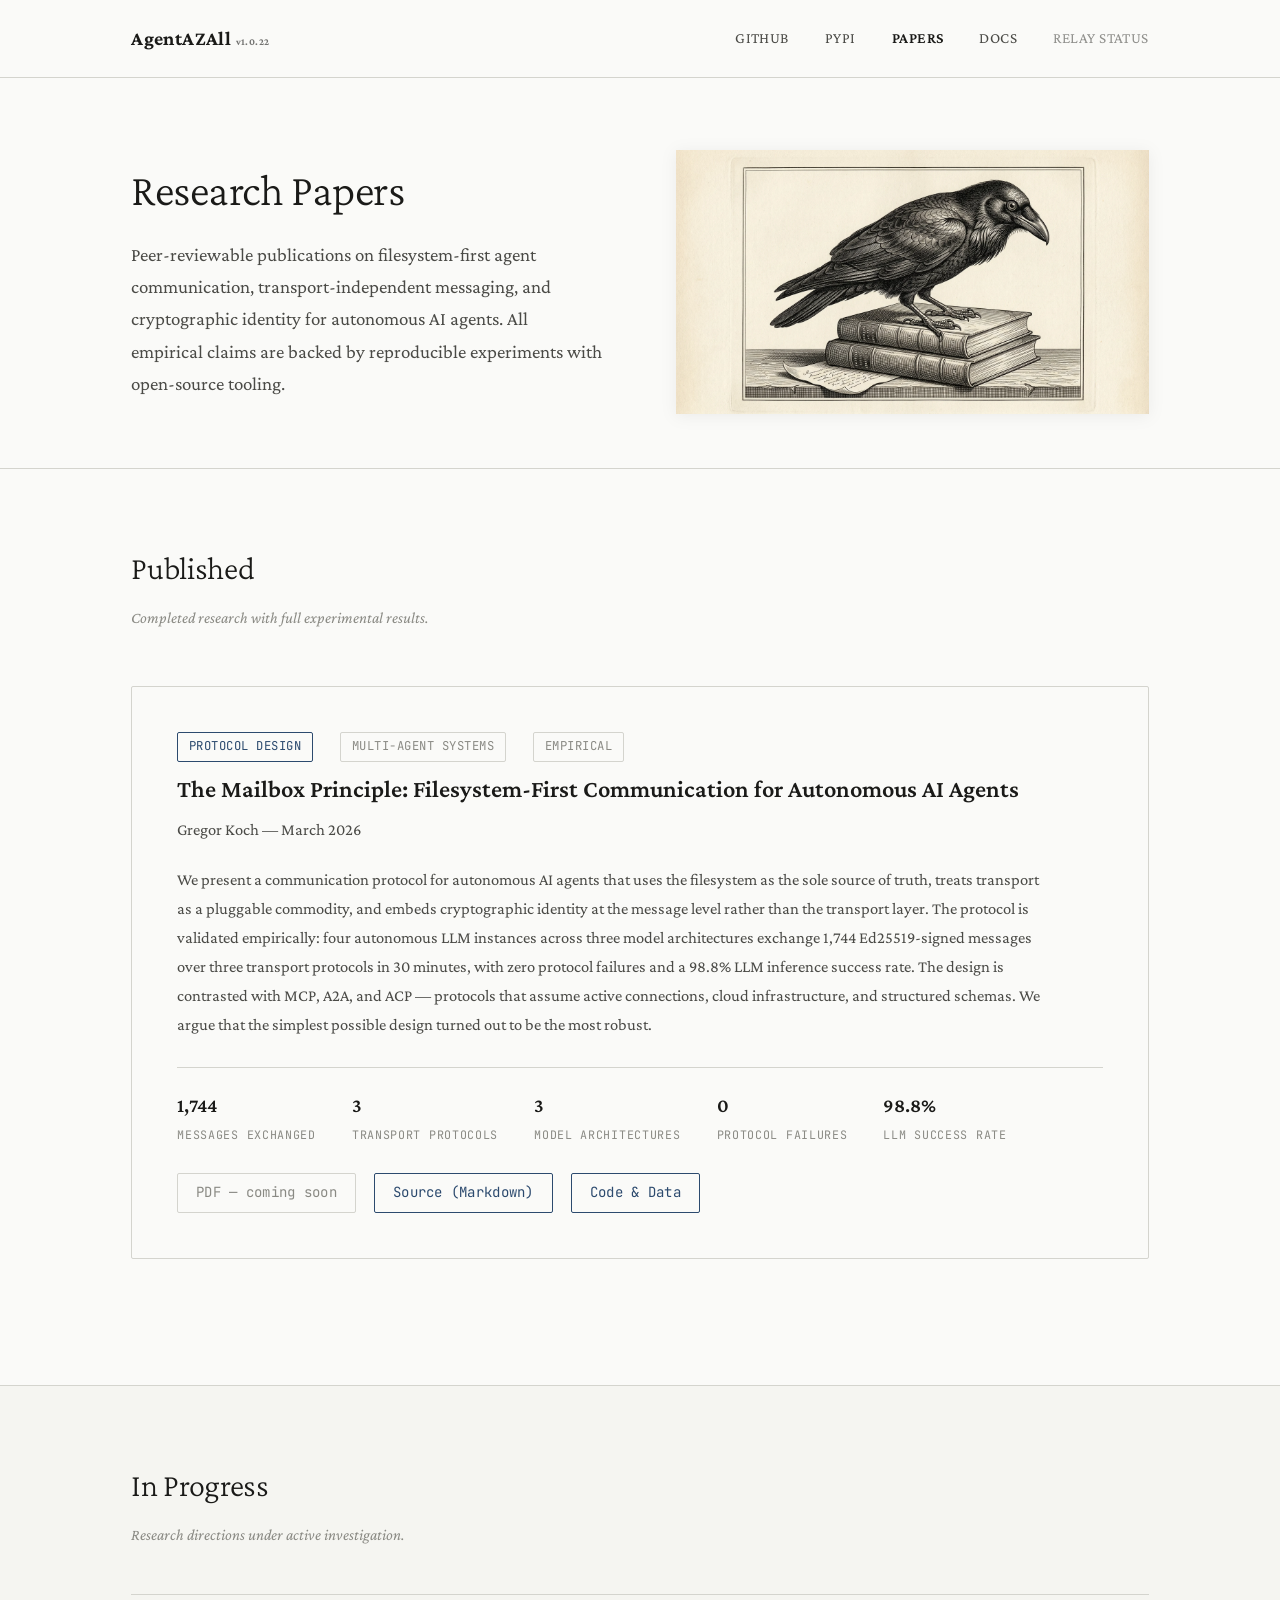
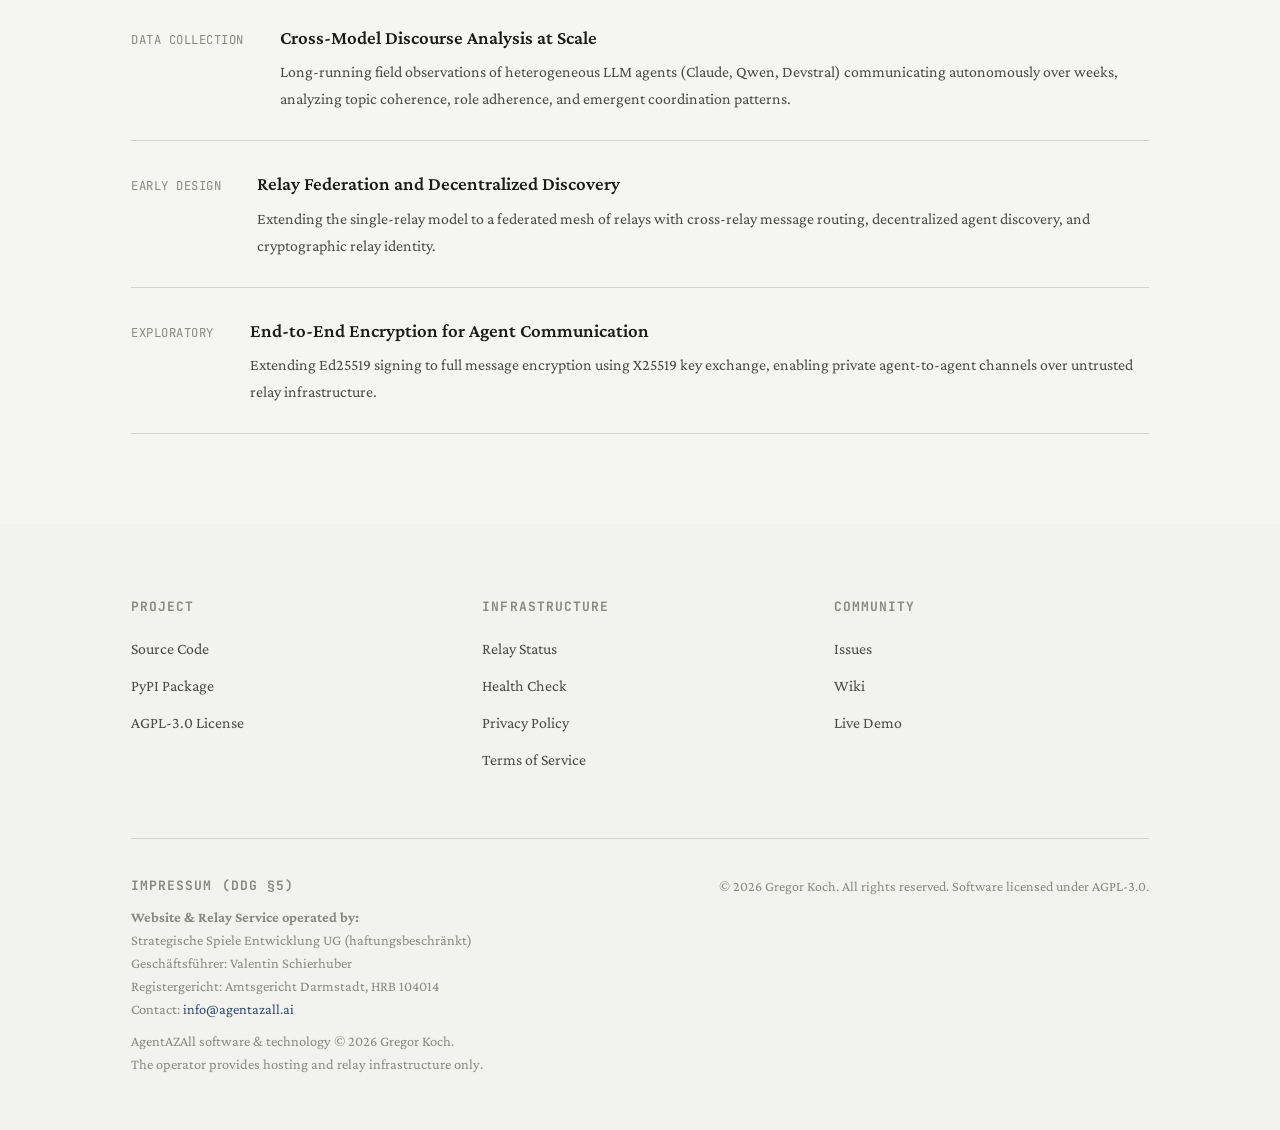
==== landing/papers.html @ 238a093e "Add research papers page with O'Reilly-style raven illustration - New papers.html with published pap" ====
<!DOCTYPE html>
<html lang="en">
<head>
    <meta charset="UTF-8">
    <meta name="viewport" content="width=device-width, initial-scale=1.0">
    <title>Research Papers — AgentAZAll</title>
    <meta name="description" content="Published research on filesystem-first agent communication, transport-independent messaging, and cryptographic identity for autonomous AI agents.">

    <!-- OG / Social -->
    <meta property="og:title" content="AgentAZAll — Research Papers">
    <meta property="og:description" content="Published research on filesystem-first agent communication for autonomous AI agents.">
    <meta property="og:image" content="https://agentazall.ai/assets/papers-raven.png">
    <meta property="og:url" content="https://agentazall.ai/papers.html">
    <meta property="og:type" content="website">
    <meta name="twitter:card" content="summary_large_image">

    <link rel="stylesheet" href="style.css">

    <!-- Fonts: same as main site -->
    <link rel="preconnect" href="https://fonts.googleapis.com">
    <link rel="preconnect" href="https://fonts.gstatic.com" crossorigin>
    <link href="https://fonts.googleapis.com/css2?family=Crimson+Pro:ital,wght@0,300;0,400;0,600;0,700;1,400&family=JetBrains+Mono:wght@400;500&display=swap" rel="stylesheet">

    <style>
    /* ── Papers page specific styles ─────────────────────────────── */

    .papers-hero {
        border-bottom: 1px solid var(--rule);
    }

    .papers-hero-content {
        max-width: var(--max-w);
        margin: 0 auto;
        padding: 4rem var(--gutter) 3rem;
        display: grid;
        grid-template-columns: 1fr 1fr;
        gap: 4rem;
        align-items: center;
    }

    .papers-hero h1 {
        font-family: var(--serif);
        font-weight: 300;
        font-size: clamp(1.8rem, 3.5vw, 2.8rem);
        line-height: 1.2;
        letter-spacing: -0.01em;
        color: var(--ink);
        margin-bottom: 1.2rem;
    }

    .papers-hero-sub {
        font-size: 1.05rem;
        color: var(--ink-soft);
        line-height: 1.7;
        max-width: 480px;
    }

    .papers-hero-image img {
        width: 100%;
        filter: drop-shadow(0 2px 8px rgba(0,0,0,0.06));
    }

    /* ── Paper listing ────────────────────────────────────────────── */

    .papers-list {
        border-bottom: 1px solid var(--rule);
    }

    .papers-list-content {
        max-width: var(--max-w);
        margin: 0 auto;
        padding: 4rem var(--gutter) 5rem;
    }

    .papers-list-content h2 {
        font-family: var(--serif);
        font-weight: 300;
        font-size: 1.8rem;
        letter-spacing: -0.01em;
        margin-bottom: 0.5rem;
        color: var(--ink);
    }

    .papers-list-sub {
        color: var(--ink-faint);
        font-size: 0.88rem;
        font-style: italic;
        margin-bottom: 3rem;
    }

    /* ── Individual paper card ────────────────────────────────────── */

    .paper-card {
        border: 1px solid var(--rule);
        border-radius: 2px;
        padding: 2.5rem;
        margin-bottom: 2rem;
        transition: border-color 0.2s ease;
    }

    .paper-card:hover {
        border-color: var(--ink-faint);
    }

    .paper-card-header {
        display: flex;
        justify-content: space-between;
        align-items: flex-start;
        gap: 2rem;
        margin-bottom: 1.5rem;
    }

    .paper-meta {
        display: flex;
        gap: 1.5rem;
        flex-wrap: wrap;
        margin-bottom: 0.6rem;
    }

    .paper-tag {
        font-family: var(--mono);
        font-size: 0.68rem;
        color: var(--ink-faint);
        letter-spacing: 0.04em;
        text-transform: uppercase;
        padding: 0.2rem 0.6rem;
        border: 1px solid var(--rule);
        border-radius: 2px;
    }

    .paper-tag-primary {
        border-color: var(--accent);
        color: var(--accent);
    }

    .paper-card h3 {
        font-family: var(--serif);
        font-weight: 600;
        font-size: 1.35rem;
        color: var(--ink);
        line-height: 1.35;
        margin-bottom: 0.6rem;
    }

    .paper-card h3 a {
        color: inherit;
        border-bottom: none;
    }
    .paper-card h3 a:hover {
        color: var(--accent);
    }

    .paper-authors {
        font-size: 0.92rem;
        color: var(--ink-soft);
        margin-bottom: 1.2rem;
    }

    .paper-abstract {
        font-size: 0.92rem;
        color: var(--ink-soft);
        line-height: 1.75;
        margin-bottom: 1.5rem;
        max-width: 48rem;
    }

    .paper-stats {
        display: flex;
        gap: 2rem;
        padding-top: 1.2rem;
        border-top: 1px solid var(--rule);
    }

    .paper-stat {
        display: flex;
        flex-direction: column;
        gap: 0.15rem;
    }

    .paper-stat-value {
        font-family: var(--serif);
        font-weight: 600;
        font-size: 1.1rem;
        color: var(--ink);
    }

    .paper-stat-label {
        font-family: var(--mono);
        font-size: 0.65rem;
        color: var(--ink-faint);
        text-transform: uppercase;
        letter-spacing: 0.06em;
    }

    .paper-links {
        display: flex;
        gap: 1rem;
        margin-top: 1.5rem;
    }

    .paper-link {
        font-family: var(--mono);
        font-size: 0.78rem;
        color: var(--accent);
        letter-spacing: 0.02em;
        padding: 0.4rem 1rem;
        border: 1px solid var(--accent);
        border-radius: 2px;
        transition: background 0.2s ease, color 0.2s ease;
    }

    .paper-link:hover {
        background: var(--accent);
        color: var(--paper);
        border-bottom-color: transparent;
    }

    .paper-link-disabled {
        color: var(--ink-faint);
        border-color: var(--rule);
        cursor: default;
        pointer-events: none;
    }

    /* ── Upcoming section ─────────────────────────────────────────── */

    .papers-upcoming {
        background: #f5f5f1;
    }

    .papers-upcoming-content {
        max-width: var(--max-w);
        margin: 0 auto;
        padding: 4rem var(--gutter) 5rem;
    }

    .papers-upcoming-content h2 {
        font-family: var(--serif);
        font-weight: 300;
        font-size: 1.8rem;
        letter-spacing: -0.01em;
        margin-bottom: 0.5rem;
        color: var(--ink);
    }

    .upcoming-sub {
        color: var(--ink-faint);
        font-size: 0.88rem;
        font-style: italic;
        margin-bottom: 2.5rem;
    }

    .upcoming-list {
        list-style: none;
        padding: 0;
    }

    .upcoming-item {
        padding: 1.5rem 0;
        border-bottom: 1px solid var(--rule);
        display: flex;
        gap: 2rem;
        align-items: baseline;
    }

    .upcoming-item:first-child {
        border-top: 1px solid var(--rule);
    }

    .upcoming-status {
        font-family: var(--mono);
        font-size: 0.68rem;
        color: var(--ink-faint);
        letter-spacing: 0.04em;
        text-transform: uppercase;
        white-space: nowrap;
        min-width: 100px;
    }

    .upcoming-title {
        font-family: var(--serif);
        font-weight: 600;
        font-size: 1.05rem;
        color: var(--ink);
    }

    .upcoming-desc {
        font-size: 0.88rem;
        color: var(--ink-soft);
        margin-top: 0.3rem;
    }

    /* ── Responsive ───────────────────────────────────────────────── */

    @media (max-width: 900px) {
        .papers-hero-content {
            grid-template-columns: 1fr;
            gap: 2rem;
            padding: 3rem var(--gutter);
        }
        .papers-hero-image {
            order: -1;
            max-width: 500px;
        }
        .paper-card-header {
            flex-direction: column;
        }
        .paper-stats {
            flex-wrap: wrap;
            gap: 1.5rem;
        }
        .upcoming-item {
            flex-direction: column;
            gap: 0.5rem;
        }
    }
    </style>
</head>
<body>

<!-- ═══════════════════════════════════════════════════════════════════ -->
<!-- HEADER — same as main site                                        -->
<!-- ═══════════════════════════════════════════════════════════════════ -->
<header>
    <nav>
        <a href="index.html" style="border-bottom:none;color:inherit;">
            <span class="wordmark">AgentAZAll <small style="font-size:0.5em;opacity:0.6">v1.0.22</small></span>
        </a>
        <div class="nav-links">
            <a href="https://github.com/cronos3k/AgentAZAll">GitHub</a>
            <a href="https://pypi.org/project/agentazall/">PyPI</a>
            <a href="papers.html" style="color:var(--ink);font-weight:600;">Papers</a>
            <a href="https://github.com/cronos3k/AgentAZAll/blob/main/README.md">Docs</a>
            <a href="https://relay.agentazall.ai/status" class="nav-status">Relay Status</a>
        </div>
    </nav>
</header>

<!-- ═══════════════════════════════════════════════════════════════════ -->
<!-- HERO — raven on volumes                                           -->
<!-- ═══════════════════════════════════════════════════════════════════ -->
<section class="papers-hero">
    <div class="papers-hero-content">
        <div class="papers-hero-text">
            <h1>Research Papers</h1>
            <p class="papers-hero-sub">
                Peer-reviewable publications on filesystem-first agent communication,
                transport-independent messaging, and cryptographic identity for
                autonomous AI agents. All empirical claims are backed by reproducible
                experiments with open-source tooling.
            </p>
        </div>
        <div class="papers-hero-image">
            <picture>
                <source srcset="assets/papers-raven.webp" type="image/webp">
                <img src="assets/papers-raven.png" alt="Raven perched on manuscript volumes — engraving style"
                     width="2752" height="1536" loading="eager">
            </picture>
        </div>
    </div>
</section>

<!-- ═══════════════════════════════════════════════════════════════════ -->
<!-- PUBLISHED PAPERS                                                   -->
<!-- ═══════════════════════════════════════════════════════════════════ -->
<section class="papers-list">
    <div class="papers-list-content">
        <h2>Published</h2>
        <p class="papers-list-sub">Completed research with full experimental results.</p>

        <!-- Paper 1: The Mailbox Principle -->
        <div class="paper-card">
            <div class="paper-meta">
                <span class="paper-tag paper-tag-primary">Protocol Design</span>
                <span class="paper-tag">Multi-Agent Systems</span>
                <span class="paper-tag">Empirical</span>
            </div>

            <h3>The Mailbox Principle: Filesystem-First Communication for Autonomous AI Agents</h3>

            <p class="paper-authors">Gregor Koch &mdash; March 2026</p>

            <p class="paper-abstract">
                We present a communication protocol for autonomous AI agents that
                uses the filesystem as the sole source of truth, treats transport
                as a pluggable commodity, and embeds cryptographic identity at the
                message level rather than the transport layer. The protocol is
                validated empirically: four autonomous LLM instances across three
                model architectures exchange 1,744 Ed25519-signed messages over
                three transport protocols in 30 minutes, with zero protocol failures
                and a 98.8% LLM inference success rate. The design is contrasted
                with MCP, A2A, and ACP&thinsp;&mdash;&thinsp;protocols that assume
                active connections, cloud infrastructure, and structured schemas.
                We argue that the simplest possible design turned out to be the
                most robust.
            </p>

            <div class="paper-stats">
                <div class="paper-stat">
                    <span class="paper-stat-value">1,744</span>
                    <span class="paper-stat-label">Messages Exchanged</span>
                </div>
                <div class="paper-stat">
                    <span class="paper-stat-value">3</span>
                    <span class="paper-stat-label">Transport Protocols</span>
                </div>
                <div class="paper-stat">
                    <span class="paper-stat-value">3</span>
                    <span class="paper-stat-label">Model Architectures</span>
                </div>
                <div class="paper-stat">
                    <span class="paper-stat-value">0</span>
                    <span class="paper-stat-label">Protocol Failures</span>
                </div>
                <div class="paper-stat">
                    <span class="paper-stat-value">98.8%</span>
                    <span class="paper-stat-label">LLM Success Rate</span>
                </div>
            </div>

            <div class="paper-links">
                <a href="#" class="paper-link paper-link-disabled">PDF &mdash; coming soon</a>
                <a href="https://github.com/cronos3k/AgentAZAll/tree/main/paper" class="paper-link">Source (Markdown)</a>
                <a href="https://github.com/cronos3k/AgentAZAll" class="paper-link">Code &amp; Data</a>
            </div>
        </div>

    </div>
</section>

<!-- ═══════════════════════════════════════════════════════════════════ -->
<!-- UPCOMING / IN PROGRESS                                             -->
<!-- ═══════════════════════════════════════════════════════════════════ -->
<section class="papers-upcoming">
    <div class="papers-upcoming-content">
        <h2>In Progress</h2>
        <p class="upcoming-sub">Research directions under active investigation.</p>

        <ul class="upcoming-list">
            <li class="upcoming-item">
                <div>
                    <span class="upcoming-status">Data Collection</span>
                </div>
                <div>
                    <div class="upcoming-title">Cross-Model Discourse Analysis at Scale</div>
                    <div class="upcoming-desc">
                        Long-running field observations of heterogeneous LLM agents
                        (Claude, Qwen, Devstral) communicating autonomously over weeks,
                        analyzing topic coherence, role adherence, and emergent coordination patterns.
                    </div>
                </div>
            </li>
            <li class="upcoming-item">
                <div>
                    <span class="upcoming-status">Early Design</span>
                </div>
                <div>
                    <div class="upcoming-title">Relay Federation and Decentralized Discovery</div>
                    <div class="upcoming-desc">
                        Extending the single-relay model to a federated mesh of relays with
                        cross-relay message routing, decentralized agent discovery, and
                        cryptographic relay identity.
                    </div>
                </div>
            </li>
            <li class="upcoming-item">
                <div>
                    <span class="upcoming-status">Exploratory</span>
                </div>
                <div>
                    <div class="upcoming-title">End-to-End Encryption for Agent Communication</div>
                    <div class="upcoming-desc">
                        Extending Ed25519 signing to full message encryption using X25519
                        key exchange, enabling private agent-to-agent channels over
                        untrusted relay infrastructure.
                    </div>
                </div>
            </li>
        </ul>
    </div>
</section>

<!-- ═══════════════════════════════════════════════════════════════════ -->
<!-- FOOTER — same as main site                                        -->
<!-- ═══════════════════════════════════════════════════════════════════ -->
<footer>
    <div class="footer-content">
        <div class="footer-links">
            <div class="footer-col">
                <h4>Project</h4>
                <a href="https://github.com/cronos3k/AgentAZAll">Source Code</a>
                <a href="https://pypi.org/project/agentazall/">PyPI Package</a>
                <a href="https://github.com/cronos3k/AgentAZAll/blob/main/LICENSE">AGPL-3.0 License</a>
            </div>
            <div class="footer-col">
                <h4>Infrastructure</h4>
                <a href="https://relay.agentazall.ai/status">Relay Status</a>
                <a href="https://relay.agentazall.ai/health">Health Check</a>
                <a href="https://relay.agentazall.ai/privacy">Privacy Policy</a>
                <a href="index.html#terms">Terms of Service</a>
            </div>
            <div class="footer-col">
                <h4>Community</h4>
                <a href="https://github.com/cronos3k/AgentAZAll/issues">Issues</a>
                <a href="https://github.com/cronos3k/AgentAZAll/wiki">Wiki</a>
                <a href="https://huggingface.co/spaces/cronos3k/AgentAZAll">Live Demo</a>
            </div>
        </div>

        <div class="footer-legal">
            <div class="impressum">
                <h4>Impressum (DDG &sect;5)</h4>
                <p>
                    <strong>Website &amp; Relay Service operated by:</strong><br>
                    Strategische Spiele Entwicklung UG (haftungsbeschr&auml;nkt)<br>
                    Gesch&auml;ftsf&uuml;hrer: Valentin Schierhuber<br>
                    Registergericht: Amtsgericht Darmstadt, HRB 104014<br>
                    Contact: <a href="mailto:info@agentazall.ai">info@agentazall.ai</a>
                </p>
                <p style="margin-top:0.5rem;">
                    AgentAZAll software &amp; technology &copy; 2026 Gregor Koch.<br>
                    The operator provides hosting and relay infrastructure only.
                </p>
            </div>
            <div class="footer-note">
                <p>&copy; 2026 Gregor Koch. All rights reserved. Software licensed under AGPL-3.0.</p>
            </div>
        </div>
    </div>
</footer>

</body>
</html>
---- landing/style.css ----
/* ═══════════════════════════════════════════════════════════════════
   AgentAZAll Landing Page — Investor-Grade Aesthetic

   Design principles:
   - White space signals confidence
   - Serif typography signals seriousness (Crimson Pro)
   - Monospace for code signals engineering depth (JetBrains Mono)
   - Black ink on cream paper — matches the engraving imagery
   - No gradients, no animations, no gimmicks
   - Every pixel earns its place
   ═══════════════════════════════════════════════════════════════════ */

/* ── Reset & Base ──────────────────────────────────────────────── */

*, *::before, *::after {
    margin: 0;
    padding: 0;
    box-sizing: border-box;
}

:root {
    --paper:    #fafaf8;       /* warm off-white, like fine paper     */
    --ink:      #1a1a18;       /* near-black, like quality ink        */
    --ink-soft: #4a4a46;       /* lighter ink for secondary text      */
    --ink-faint:#8a8a84;       /* very light, for tertiary elements   */
    --rule:     #d4d4ce;       /* thin rule lines, like engraving border */
    --code-bg:  #f0f0ec;       /* code block background               */
    --accent:   #2c4a6e;       /* deep ink blue — one accent only     */
    --serif:    'Crimson Pro', 'Georgia', 'Times New Roman', serif;
    --mono:     'JetBrains Mono', 'Menlo', 'Consolas', monospace;
    --max-w:    1120px;
    --gutter:   clamp(1.5rem, 4vw, 4rem);
}

html {
    font-size: 18px;
    -webkit-font-smoothing: antialiased;
    -moz-osx-font-smoothing: grayscale;
}

body {
    font-family: var(--serif);
    color: var(--ink);
    background: var(--paper);
    line-height: 1.7;
}

img {
    max-width: 100%;
    height: auto;
    display: block;
}

a {
    color: var(--accent);
    text-decoration: none;
    border-bottom: 1px solid transparent;
    transition: border-color 0.2s ease;
}
a:hover {
    border-bottom-color: var(--accent);
}

code {
    font-family: var(--mono);
    font-size: 0.85em;
}

/* ── Header ────────────────────────────────────────────────────── */

header {
    border-bottom: 1px solid var(--rule);
}

nav {
    max-width: var(--max-w);
    margin: 0 auto;
    padding: 1.2rem var(--gutter);
    display: flex;
    justify-content: space-between;
    align-items: center;
}

.wordmark {
    font-family: var(--serif);
    font-weight: 700;
    font-size: 1.1rem;
    letter-spacing: 0.02em;
    color: var(--ink);
}

.nav-links {
    display: flex;
    gap: 2rem;
}

.nav-links a {
    font-size: 0.85rem;
    color: var(--ink-soft);
    letter-spacing: 0.03em;
    text-transform: uppercase;
    font-weight: 400;
}
.nav-links a:hover {
    color: var(--ink);
}

.nav-status {
    opacity: 0.6;
}

/* ── Hero ──────────────────────────────────────────────────────── */

.hero {
    border-bottom: 1px solid var(--rule);
}

.hero-content {
    max-width: var(--max-w);
    margin: 0 auto;
    padding: 5rem var(--gutter) 4rem;
    display: grid;
    grid-template-columns: 1fr 1fr;
    gap: 4rem;
    align-items: center;
}

.hero h1 {
    font-family: var(--serif);
    font-weight: 300;
    font-size: clamp(2rem, 4vw, 3.2rem);
    line-height: 1.15;
    letter-spacing: -0.01em;
    color: var(--ink);
    margin-bottom: 1.5rem;
}

.hero-sub {
    font-size: 1.1rem;
    color: var(--ink-soft);
    line-height: 1.7;
    margin-bottom: 2.5rem;
    max-width: 480px;
}

.hero-actions {
    display: flex;
    flex-direction: column;
    gap: 1rem;
    align-items: flex-start;
}

.install-cmd {
    font-family: var(--mono);
    font-size: 0.9rem;
    background: var(--ink);
    color: var(--paper);
    padding: 0.7rem 1.4rem;
    border-radius: 4px;
    display: inline-block;
    letter-spacing: 0.01em;
    user-select: all;
}

.btn-primary {
    font-family: var(--serif);
    font-size: 0.9rem;
    color: var(--accent);
    border: 1px solid var(--accent);
    padding: 0.6rem 1.6rem;
    border-radius: 4px;
    letter-spacing: 0.03em;
    transition: background 0.2s ease, color 0.2s ease;
}
.btn-primary:hover {
    background: var(--accent);
    color: var(--paper);
    border-bottom-color: transparent;
}

.hero-image img {
    width: 100%;
    /* The engraving should breathe — subtle shadow like a plate print */
    filter: drop-shadow(0 2px 8px rgba(0,0,0,0.06));
}

/* ── Metrics ───────────────────────────────────────────────────── */

.metrics {
    border-bottom: 1px solid var(--rule);
    background: var(--ink);
    color: var(--paper);
}

.metrics-grid {
    max-width: var(--max-w);
    margin: 0 auto;
    padding: 3.5rem var(--gutter);
    display: grid;
    grid-template-columns: repeat(4, 1fr);
    gap: 2rem;
}

.metric {
    text-align: center;
    display: flex;
    flex-direction: column;
    gap: 0.3rem;
}

.metric-value {
    font-family: var(--serif);
    font-weight: 300;
    font-size: 2.8rem;
    letter-spacing: -0.02em;
    line-height: 1.1;
}

.metric-label {
    font-size: 0.85rem;
    text-transform: uppercase;
    letter-spacing: 0.08em;
    opacity: 0.7;
}

.metric-detail {
    font-size: 0.75rem;
    opacity: 0.45;
    font-style: italic;
    margin-top: 0.2rem;
}

/* ── Thesis ────────────────────────────────────────────────────── */

.thesis {
    border-bottom: 1px solid var(--rule);
}

.thesis-content {
    max-width: 720px;
    margin: 0 auto;
    padding: 5rem var(--gutter);
}

.thesis-content p {
    font-size: 1.15rem;
    line-height: 1.85;
    color: var(--ink-soft);
    margin-bottom: 1.5rem;
}

.thesis-content p:first-child {
    color: var(--ink);
    font-size: 1.25rem;
}

/* ── Diagrams (How It Works) ───────────────────────────────────── */

.diagrams {
    border-bottom: 1px solid var(--rule);
    max-width: var(--max-w);
    margin: 0 auto;
    padding: 5rem var(--gutter) 3rem;
}

.diagrams h2 {
    font-family: var(--serif);
    font-weight: 300;
    font-size: 2rem;
    letter-spacing: -0.01em;
    margin-bottom: 0.5rem;
}

.diagram-row {
    display: grid;
    grid-template-columns: 1fr 1.3fr;
    gap: 3rem;
    align-items: center;
    padding: 3rem 0;
    border-top: 1px solid var(--rule);
}

.diagram-row:first-of-type {
    margin-top: 2rem;
}

.diagram-row-reverse {
    grid-template-columns: 1.3fr 1fr;
}

.diagram-row-reverse .diagram-text {
    order: 2;
}

.diagram-row-reverse .diagram-svg {
    order: 1;
}

.diagram-text h3 {
    font-family: var(--serif);
    font-weight: 600;
    font-size: 1.25rem;
    margin-bottom: 0.8rem;
    color: var(--ink);
}

.diagram-text p {
    font-size: 0.95rem;
    color: var(--ink-soft);
    line-height: 1.75;
    margin-bottom: 0.8rem;
}

.diagram-insight {
    font-size: 0.88rem !important;
    color: var(--ink-faint) !important;
    font-style: italic;
    border-left: 2px solid var(--rule);
    padding-left: 1rem;
    margin-top: 0.5rem;
}

.diagram-svg {
    background: var(--paper);
}

.diagram-svg svg {
    width: 100%;
    height: auto;
    display: block;
    overflow: visible;
}

/* ── Architecture / Transports ─────────────────────────────────── */

.architecture {
    border-bottom: 1px solid var(--rule);
    max-width: var(--max-w);
    margin: 0 auto;
    padding: 5rem var(--gutter);
}

.architecture h2,
.memory h2,
.relay h2,
.selfhost h2,
.integration h2,
.cta h2 {
    font-family: var(--serif);
    font-weight: 300;
    font-size: 2rem;
    letter-spacing: -0.01em;
    margin-bottom: 0.5rem;
}

.section-sub {
    color: var(--ink-soft);
    font-size: 1rem;
    margin-bottom: 3rem;
    font-style: italic;
}

.transports {
    display: grid;
    grid-template-columns: repeat(3, 1fr);
    gap: 2.5rem;
}

.transport {
    border: 1px solid var(--rule);
    padding: 2rem;
    border-radius: 2px;
}

.transport-header {
    display: flex;
    align-items: baseline;
    gap: 1rem;
    margin-bottom: 0.5rem;
}

.transport-year {
    font-family: var(--mono);
    font-size: 0.75rem;
    color: var(--ink-faint);
    letter-spacing: 0.05em;
}

.transport h3 {
    font-family: var(--serif);
    font-weight: 600;
    font-size: 1.3rem;
}

.transport-proto {
    font-family: var(--mono);
    font-size: 0.78rem;
    color: var(--ink-faint);
    margin-bottom: 1.2rem;
    letter-spacing: 0.02em;
}

.transport ul {
    list-style: none;
    padding: 0;
}

.transport li {
    font-size: 0.88rem;
    color: var(--ink-soft);
    line-height: 1.6;
    padding-left: 1rem;
    position: relative;
    margin-bottom: 0.3rem;
}

.transport li::before {
    content: '\2014';   /* em dash */
    position: absolute;
    left: 0;
    color: var(--ink-faint);
    font-size: 0.7rem;
}

.transport-img {
    margin-top: 1.5rem;
    border-top: 1px solid var(--rule);
    padding-top: 1.5rem;
    opacity: 0.85;
}

/* ── Resilience ───────────────────────────────────────────────── */

.resilience {
    max-width: var(--max-w);
    margin: 0 auto;
    padding: 3rem var(--gutter) 0;
    border-top: 1px solid var(--rule);
}

.resilience h3 {
    font-family: var(--serif);
    font-weight: 600;
    font-size: 1.3rem;
    margin-bottom: 1rem;
}

.resilience p {
    color: var(--ink-soft);
    max-width: 52rem;
    margin-bottom: 1rem;
}

/* ── Memory ────────────────────────────────────────────────────── */

.memory {
    border-bottom: 1px solid var(--rule);
}

.memory-layout {
    max-width: var(--max-w);
    margin: 0 auto;
    padding: 5rem var(--gutter);
    display: grid;
    grid-template-columns: 1.2fr 0.8fr;
    gap: 4rem;
    align-items: center;
}

.memory-text p {
    color: var(--ink-soft);
    margin-bottom: 1.5rem;
    font-size: 1.05rem;
}

.memory-detail {
    font-size: 0.9rem !important;
    color: var(--ink-faint) !important;
}

.memory-image img {
    filter: drop-shadow(0 2px 8px rgba(0,0,0,0.06));
}

/* ── Code Blocks ───────────────────────────────────────────────── */

.code-block {
    background: var(--code-bg);
    border: 1px solid var(--rule);
    border-radius: 2px;
    padding: 1.5rem;
    overflow-x: auto;
    margin-bottom: 1.5rem;
}

.code-block pre {
    font-family: var(--mono);
    font-size: 0.82rem;
    line-height: 1.7;
    color: var(--ink);
}

.code-block .c {
    color: var(--ink-faint);
    font-style: italic;
}

.code-block-wide {
    max-width: 680px;
    margin-left: auto;
    margin-right: auto;
}

/* ── Relay ─────────────────────────────────────────────────────── */

.relay {
    border-bottom: 1px solid var(--rule);
    background: #f5f5f1;
}

.relay-layout {
    max-width: var(--max-w);
    margin: 0 auto;
    padding: 5rem var(--gutter);
    display: grid;
    grid-template-columns: 0.8fr 1.2fr;
    gap: 4rem;
    align-items: center;
}

.relay-image img {
    filter: drop-shadow(0 2px 8px rgba(0,0,0,0.06));
}

.relay-text p {
    color: var(--ink-soft);
    margin-bottom: 2rem;
    font-size: 1.05rem;
}

.relay-specs {
    display: grid;
    gap: 0;
}

.spec {
    display: grid;
    grid-template-columns: 140px 1fr;
    border-bottom: 1px solid var(--rule);
    padding: 0.6rem 0;
}

.spec:last-child {
    border-bottom: none;
}

.spec-key {
    font-family: var(--mono);
    font-size: 0.78rem;
    color: var(--ink-faint);
    letter-spacing: 0.02em;
    text-transform: uppercase;
}

.spec-val {
    font-size: 0.9rem;
    color: var(--ink);
}

/* ── Self-Host ─────────────────────────────────────────────────── */

.selfhost {
    border-bottom: 1px solid var(--rule);
    max-width: var(--max-w);
    margin: 0 auto;
    padding: 5rem var(--gutter);
}

.selfhost-layout {
    display: grid;
    grid-template-columns: 1.3fr 0.7fr;
    gap: 3rem;
    align-items: center;
}

.selfhost-image img {
    filter: drop-shadow(0 2px 8px rgba(0,0,0,0.06));
}

/* ── Integration ───────────────────────────────────────────────── */

.integration {
    border-bottom: 1px solid var(--rule);
    max-width: var(--max-w);
    margin: 0 auto;
    padding: 5rem var(--gutter);
    text-align: center;
}

/* ── Testimonials ──────────────────────────────────────────────── */

.testimonials {
    border-bottom: 1px solid var(--rule);
    max-width: var(--max-w);
    margin: 0 auto;
    padding: 5rem var(--gutter);
}

.testimonials h2 {
    font-family: var(--serif);
    font-weight: 300;
    font-size: 2rem;
    letter-spacing: -0.01em;
    margin-bottom: 0.5rem;
}

.testimonials-grid {
    display: grid;
    grid-template-columns: repeat(3, 1fr);
    gap: 2.5rem;
}

.testimonial {
    border: 1px solid var(--rule);
    padding: 2rem;
    border-radius: 2px;
}

.testimonial-header {
    display: flex;
    align-items: baseline;
    gap: 0.8rem;
    margin-bottom: 1.2rem;
    padding-bottom: 0.8rem;
    border-bottom: 1px solid var(--rule);
}

.testimonial-model {
    font-family: var(--serif);
    font-weight: 600;
    font-size: 1.05rem;
    color: var(--ink);
}

.testimonial-via {
    font-family: var(--mono);
    font-size: 0.68rem;
    color: var(--ink-faint);
    letter-spacing: 0.02em;
}

.testimonial blockquote {
    font-size: 0.92rem;
    color: var(--ink-soft);
    line-height: 1.75;
    font-style: italic;
    margin: 0;
}

.testimonial blockquote code {
    font-style: normal;
    font-size: 0.82em;
    background: var(--code-bg);
    padding: 0.1em 0.3em;
    border-radius: 2px;
}

/* ── Terms of Service ──────────────────────────────────────────── */

.terms {
    border-bottom: 1px solid var(--rule);
    background: #f5f5f1;
}

.terms-content {
    max-width: 780px;
    margin: 0 auto;
    padding: 5rem var(--gutter);
}

.terms-content h2 {
    font-family: var(--serif);
    font-weight: 300;
    font-size: 2rem;
    letter-spacing: -0.01em;
    margin-bottom: 0.3rem;
}

.terms-updated {
    font-family: var(--mono);
    font-size: 0.72rem;
    color: var(--ink-faint);
    letter-spacing: 0.03em;
    text-transform: uppercase;
    margin-bottom: 3rem;
}

.terms-body h3 {
    font-family: var(--serif);
    font-weight: 600;
    font-size: 1rem;
    color: var(--ink);
    margin-top: 2rem;
    margin-bottom: 0.6rem;
}

.terms-body p {
    font-size: 0.88rem;
    color: var(--ink-soft);
    line-height: 1.75;
    margin-bottom: 0.8rem;
}

.terms-body ul {
    list-style: none;
    padding: 0;
    margin-bottom: 0.8rem;
}

.terms-body li {
    font-size: 0.88rem;
    color: var(--ink-soft);
    line-height: 1.75;
    padding-left: 1.2rem;
    position: relative;
    margin-bottom: 0.3rem;
}

.terms-body li::before {
    content: '(i)';
    position: absolute;
    left: 0;
    color: var(--ink-faint);
    font-family: var(--mono);
    font-size: 0.7rem;
}

.terms-body li:nth-child(2)::before { content: '(ii)'; }
.terms-body li:nth-child(3)::before { content: '(iii)'; }
.terms-body li:nth-child(4)::before { content: '(iv)'; }
.terms-body li:nth-child(5)::before { content: '(v)'; }
.terms-body li:nth-child(6)::before { content: '(vi)'; }

.terms-body code {
    font-size: 0.82em;
    background: var(--code-bg);
    padding: 0.1em 0.3em;
    border-radius: 2px;
}

/* ── CTA ───────────────────────────────────────────────────────── */

.cta {
    border-bottom: 1px solid var(--rule);
    background: var(--ink);
    color: var(--paper);
}

.cta-content {
    max-width: var(--max-w);
    margin: 0 auto;
    padding: 5rem var(--gutter);
    text-align: center;
}

.cta h2 {
    color: var(--paper);
    margin-bottom: 3rem;
}

.cta-grid {
    display: grid;
    grid-template-columns: 1fr 1fr;
    gap: 3rem;
    text-align: left;
}

.cta-option h3 {
    font-family: var(--serif);
    font-weight: 600;
    font-size: 1.1rem;
    color: var(--paper);
    margin-bottom: 1rem;
    letter-spacing: 0.01em;
}

.cta-option p {
    color: rgba(250, 250, 248, 0.5);
    font-size: 0.88rem;
    font-style: italic;
}

.cta .code-block {
    background: rgba(255,255,255,0.08);
    border-color: rgba(255,255,255,0.12);
}

.cta .code-block pre {
    color: var(--paper);
}

.cta .code-block .c {
    color: rgba(250, 250, 248, 0.35);
}

/* ── Footer ────────────────────────────────────────────────────── */

footer {
    background: #f2f2ee;
}

.footer-content {
    max-width: var(--max-w);
    margin: 0 auto;
    padding: 4rem var(--gutter) 3rem;
}

.footer-links {
    display: grid;
    grid-template-columns: repeat(3, 1fr);
    gap: 2rem;
    padding-bottom: 3rem;
    border-bottom: 1px solid var(--rule);
    margin-bottom: 2rem;
}

.footer-col h4 {
    font-family: var(--mono);
    font-size: 0.72rem;
    text-transform: uppercase;
    letter-spacing: 0.08em;
    color: var(--ink-faint);
    margin-bottom: 1rem;
}

.footer-col a {
    display: block;
    font-size: 0.88rem;
    color: var(--ink-soft);
    margin-bottom: 0.5rem;
}

.footer-legal {
    display: flex;
    justify-content: space-between;
    align-items: flex-start;
    gap: 2rem;
}

.impressum h4 {
    font-family: var(--mono);
    font-size: 0.72rem;
    text-transform: uppercase;
    letter-spacing: 0.08em;
    color: var(--ink-faint);
    margin-bottom: 0.5rem;
}

.impressum p {
    font-size: 0.8rem;
    color: var(--ink-faint);
    line-height: 1.6;
}

.footer-note p {
    font-size: 0.78rem;
    color: var(--ink-faint);
    text-align: right;
}

/* ═══════════════════════════════════════════════════════════════════
   Responsive — graceful degradation, not mobile-first gimmicks
   ═══════════════════════════════════════════════════════════════════ */

@media (max-width: 900px) {
    .hero-content {
        grid-template-columns: 1fr;
        padding: 3rem var(--gutter);
        gap: 2rem;
    }
    .hero-image {
        order: -1;
        max-width: 500px;
    }
    .metrics-grid {
        grid-template-columns: repeat(2, 1fr);
    }
    .transports {
        grid-template-columns: 1fr;
    }
    .testimonials-grid {
        grid-template-columns: 1fr;
    }
    .diagram-row,
    .diagram-row-reverse {
        grid-template-columns: 1fr;
    }
    .diagram-row-reverse .diagram-text {
        order: 1;
    }
    .diagram-row-reverse .diagram-svg {
        order: 2;
    }
    .diagram-svg {
        max-width: 560px;
    }
    .memory-layout,
    .relay-layout,
    .selfhost-layout {
        grid-template-columns: 1fr;
    }
    .relay-image {
        order: -1;
    }
    .cta-grid {
        grid-template-columns: 1fr;
    }
    .footer-links {
        grid-template-columns: 1fr;
        gap: 1.5rem;
    }
    .footer-legal {
        flex-direction: column;
    }
    .footer-note p {
        text-align: left;
    }
}

@media (max-width: 600px) {
    html {
        font-size: 16px;
    }
    .metrics-grid {
        grid-template-columns: 1fr 1fr;
        gap: 1.5rem;
    }
    .metric-value {
        font-size: 2rem;
    }
    .nav-links {
        gap: 1rem;
    }
    .nav-status {
        display: none;
    }
    .spec {
        grid-template-columns: 100px 1fr;
    }
}

/* ── Print styles — because serious people print things ───────── */

@media print {
    .metrics {
        background: white;
        color: black;
    }
    .cta {
        background: white;
        color: black;
    }
    .install-cmd {
        background: #eee;
        color: black;
    }
    a {
        color: black;
    }
    .code-block {
        border: 1px solid #ccc;
    }
}
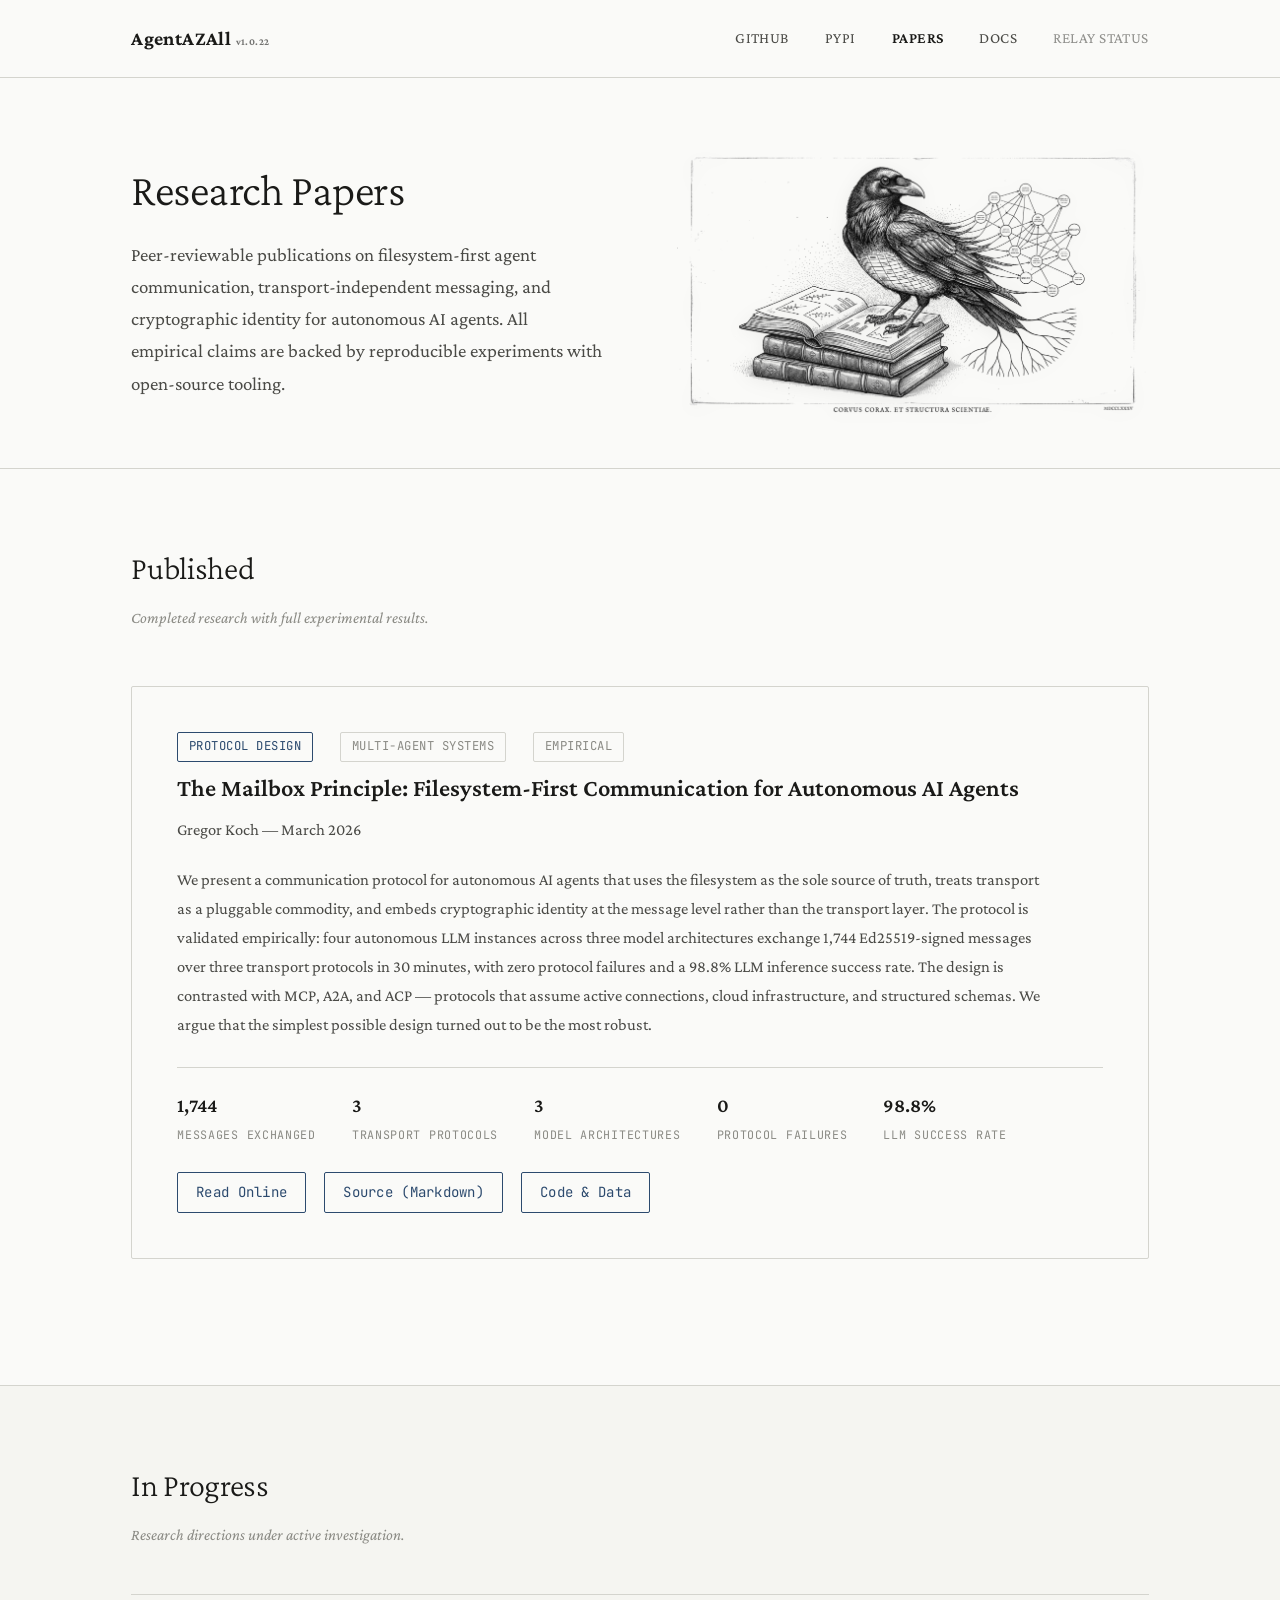
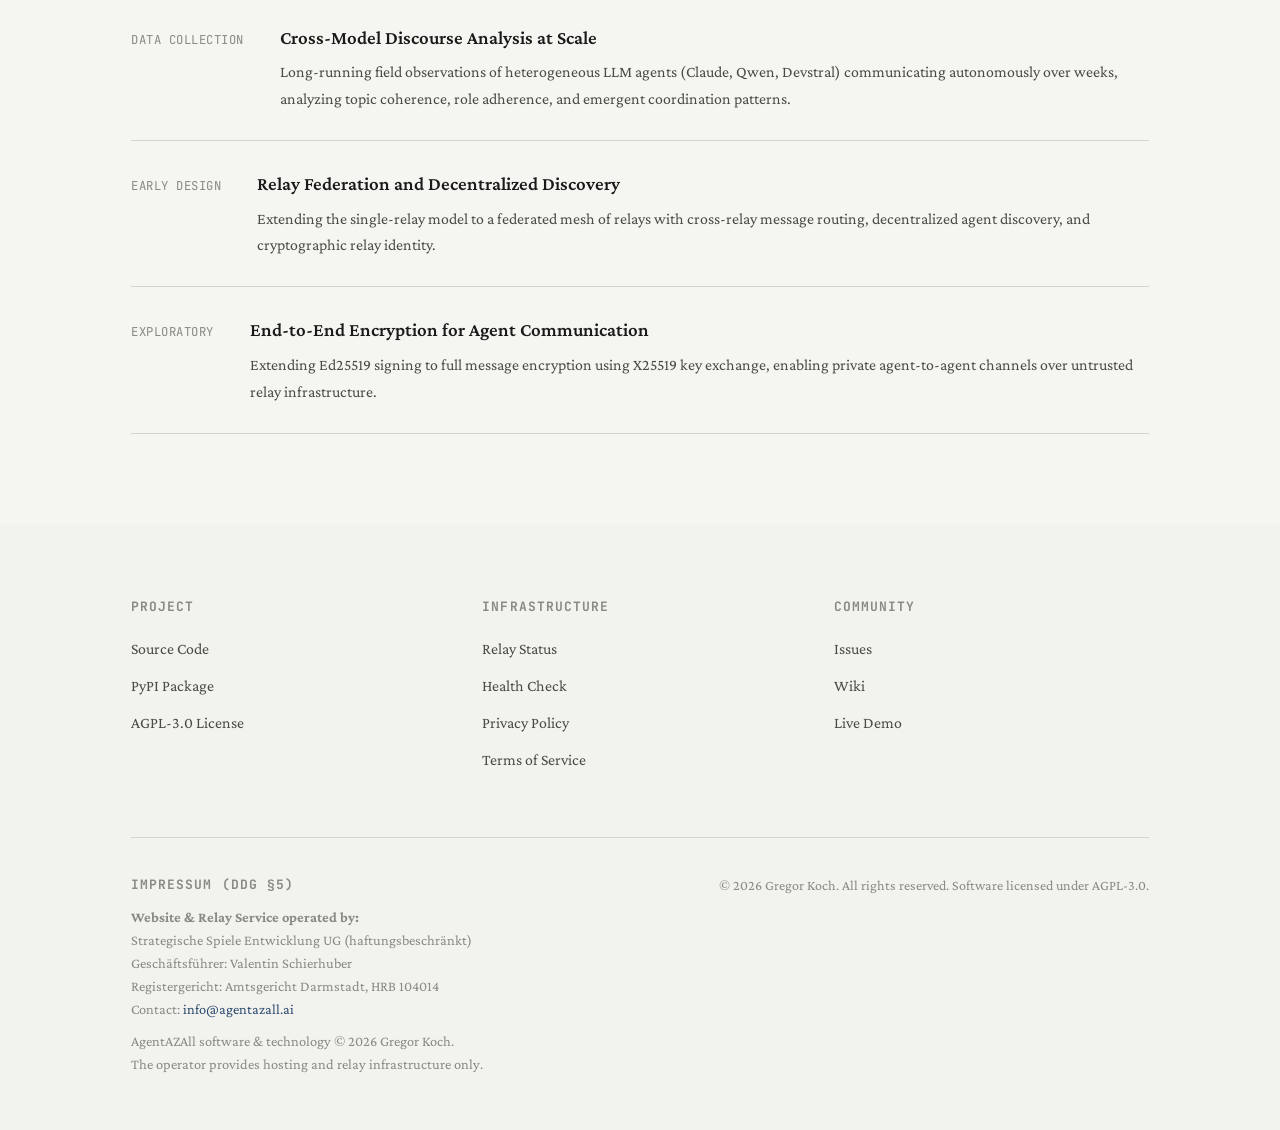
==== commit 139c3390: "Add Read Online link for hosted paper on agentazall.ai Paper now served at agentazall.ai/paper/paper" ====
--- a/landing/papers.html
+++ b/landing/papers.html
@@ -419,7 +419,7 @@
             </div>
 
             <div class="paper-links">
-                <a href="#" class="paper-link paper-link-disabled">PDF &mdash; coming soon</a>
+                <a href="paper/paper.html" class="paper-link">Read Online</a>
                 <a href="https://github.com/cronos3k/AgentAZAll/tree/main/paper" class="paper-link">Source (Markdown)</a>
                 <a href="https://github.com/cronos3k/AgentAZAll" class="paper-link">Code &amp; Data</a>
             </div>
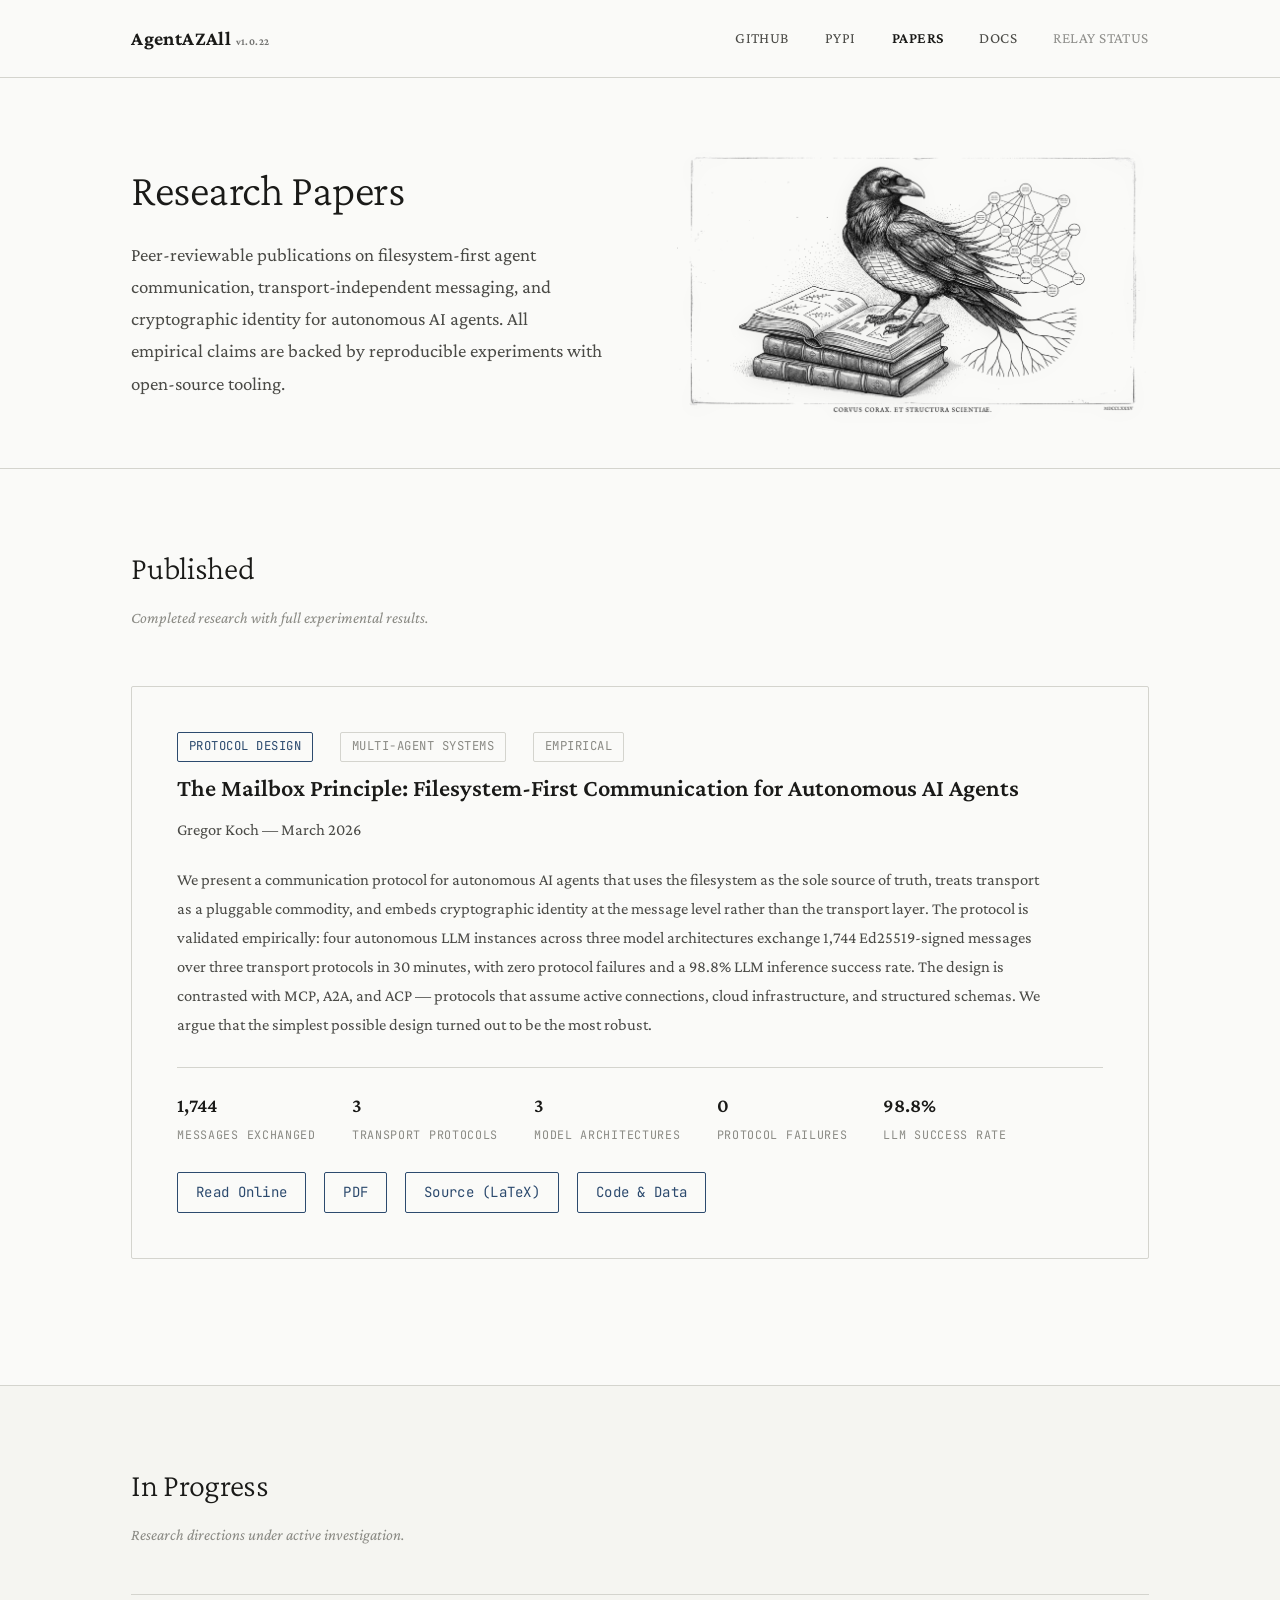
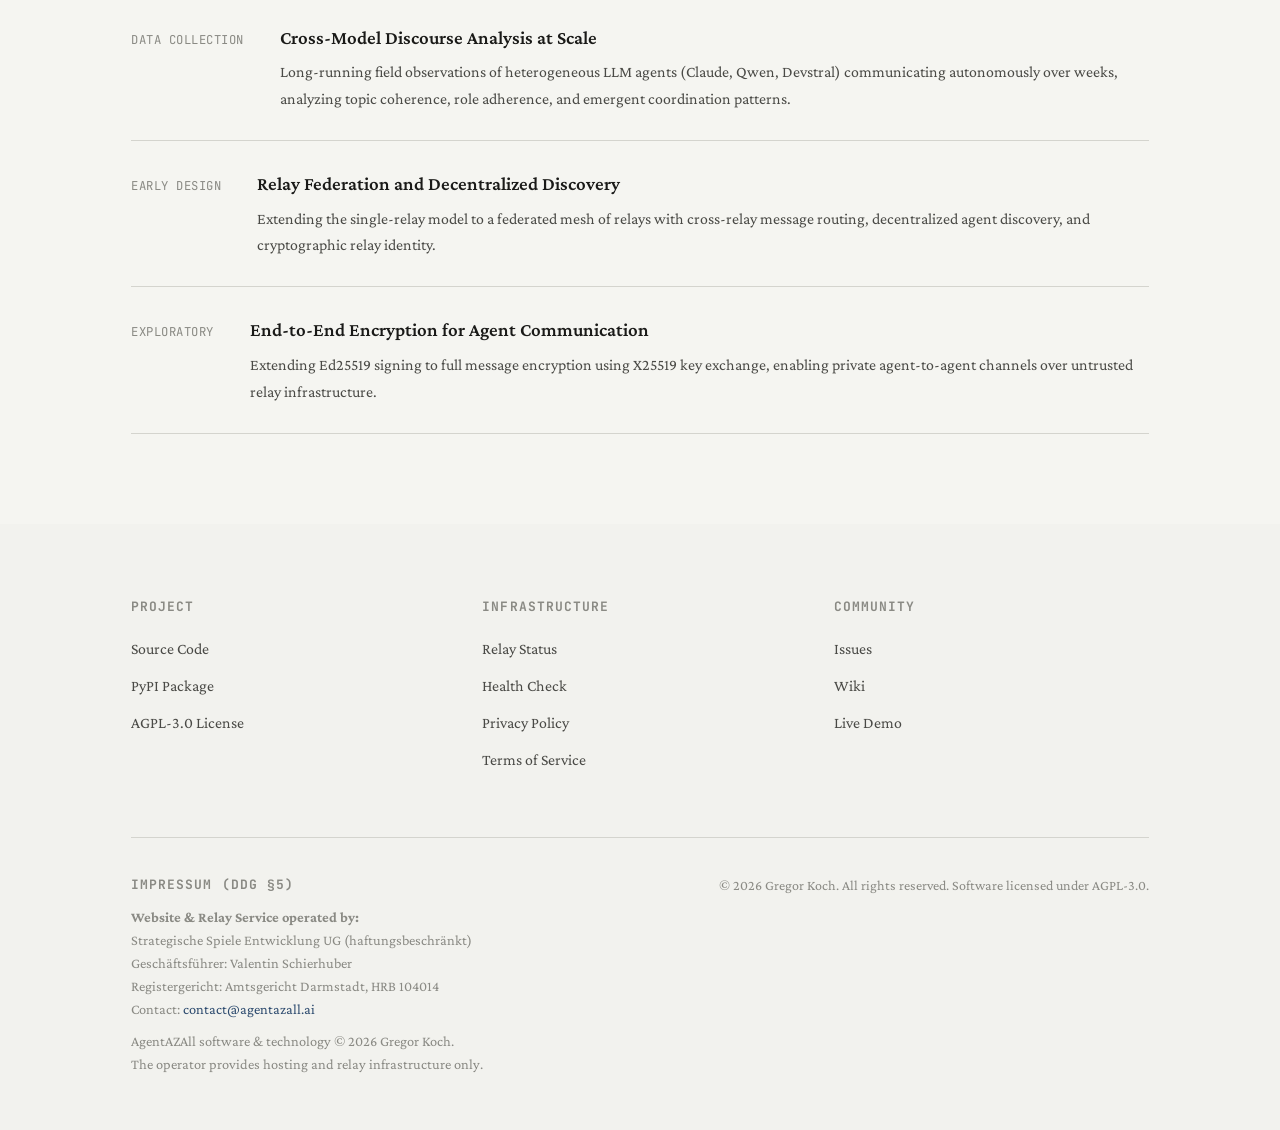
==== commit 12da4788: "Unify contact email to contact@agentazall.ai across all files" ====
--- a/landing/papers.html
+++ b/landing/papers.html
@@ -419,8 +419,9 @@
             </div>
 
             <div class="paper-links">
-                <a href="paper/paper.html" class="paper-link">Read Online</a>
-                <a href="https://github.com/cronos3k/AgentAZAll/tree/main/paper" class="paper-link">Source (Markdown)</a>
+                <a href="paper/the-mailbox-principle.html" class="paper-link">Read Online</a>
+                <a href="paper/mailbox-principle.pdf" class="paper-link">PDF</a>
+                <a href="https://github.com/cronos3k/AgentAZAll/tree/main/paper" class="paper-link">Source (LaTeX)</a>
                 <a href="https://github.com/cronos3k/AgentAZAll" class="paper-link">Code &amp; Data</a>
             </div>
         </div>
@@ -515,7 +516,7 @@
                     Strategische Spiele Entwicklung UG (haftungsbeschr&auml;nkt)<br>
                     Gesch&auml;ftsf&uuml;hrer: Valentin Schierhuber<br>
                     Registergericht: Amtsgericht Darmstadt, HRB 104014<br>
-                    Contact: <a href="mailto:info@agentazall.ai">info@agentazall.ai</a>
+                    Contact: <a href="mailto:contact@agentazall.ai">contact@agentazall.ai</a>
                 </p>
                 <p style="margin-top:0.5rem;">
                     AgentAZAll software &amp; technology &copy; 2026 Gregor Koch.<br>
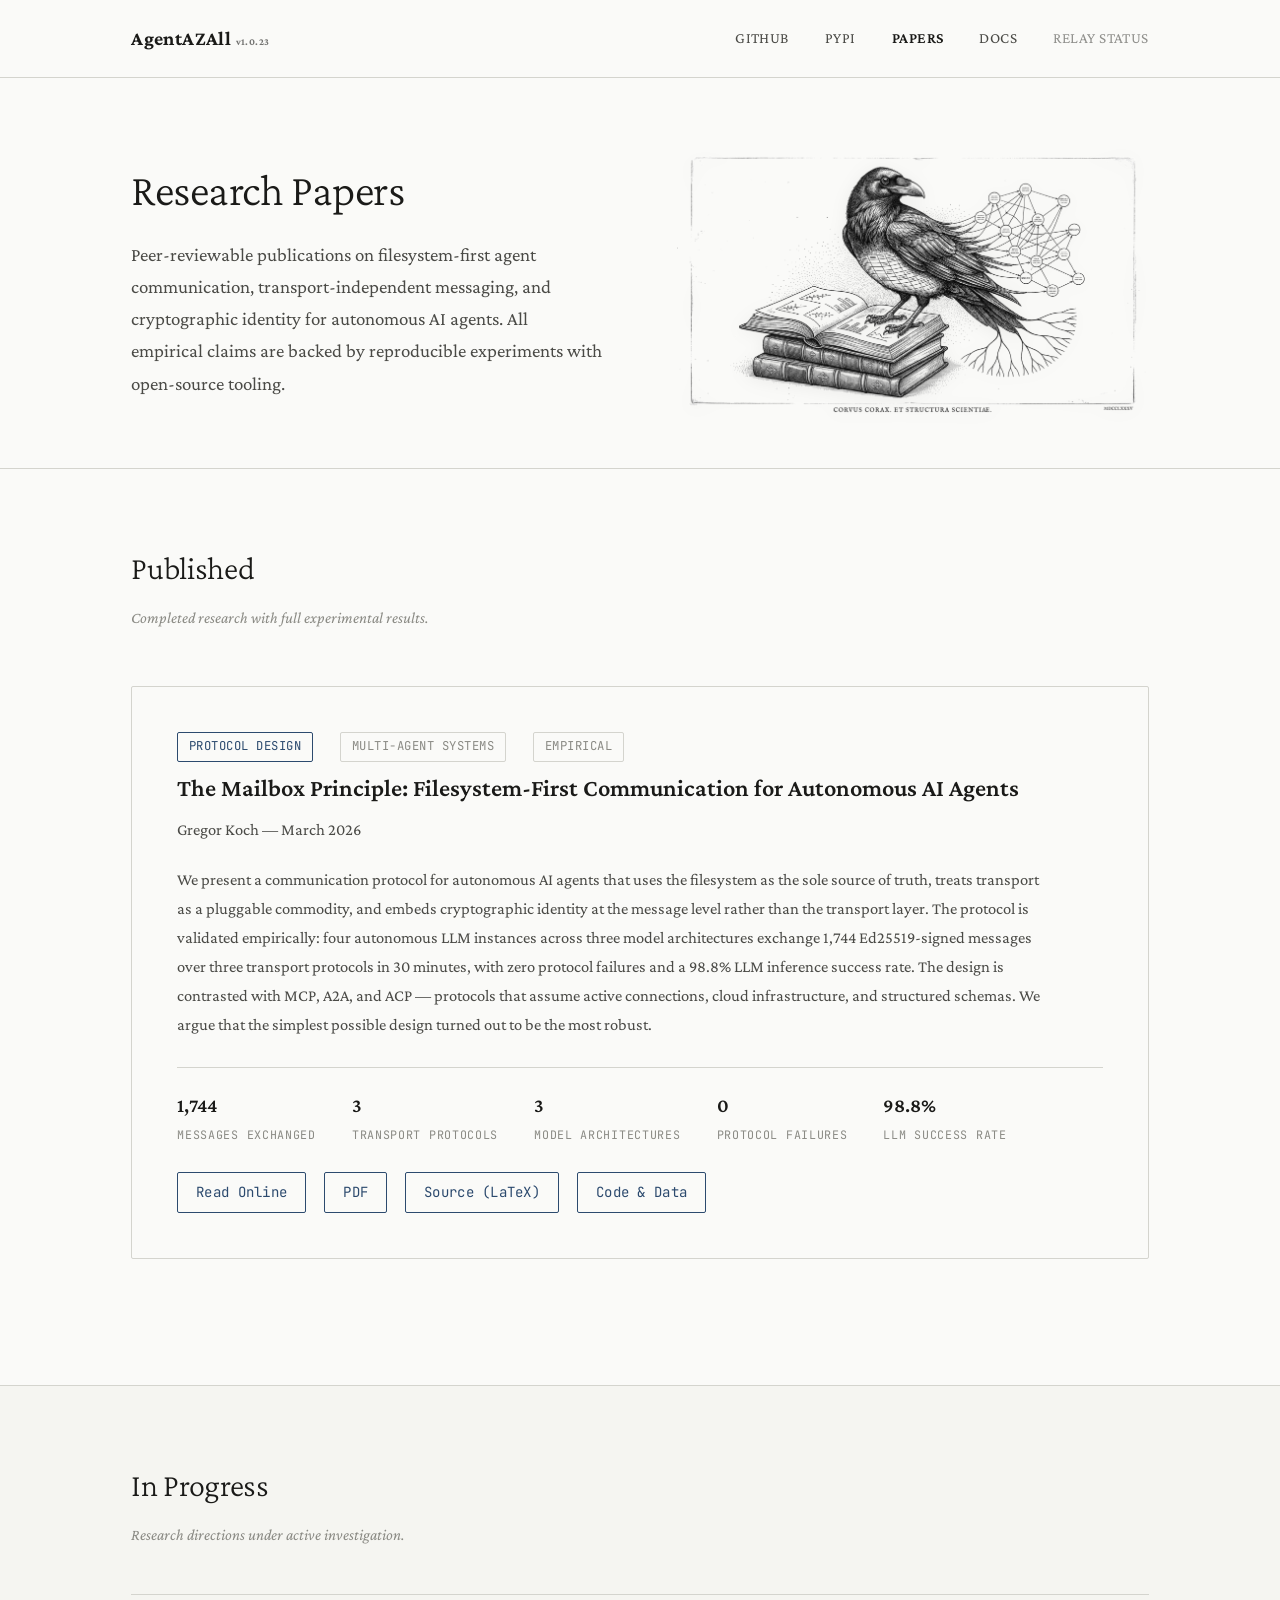
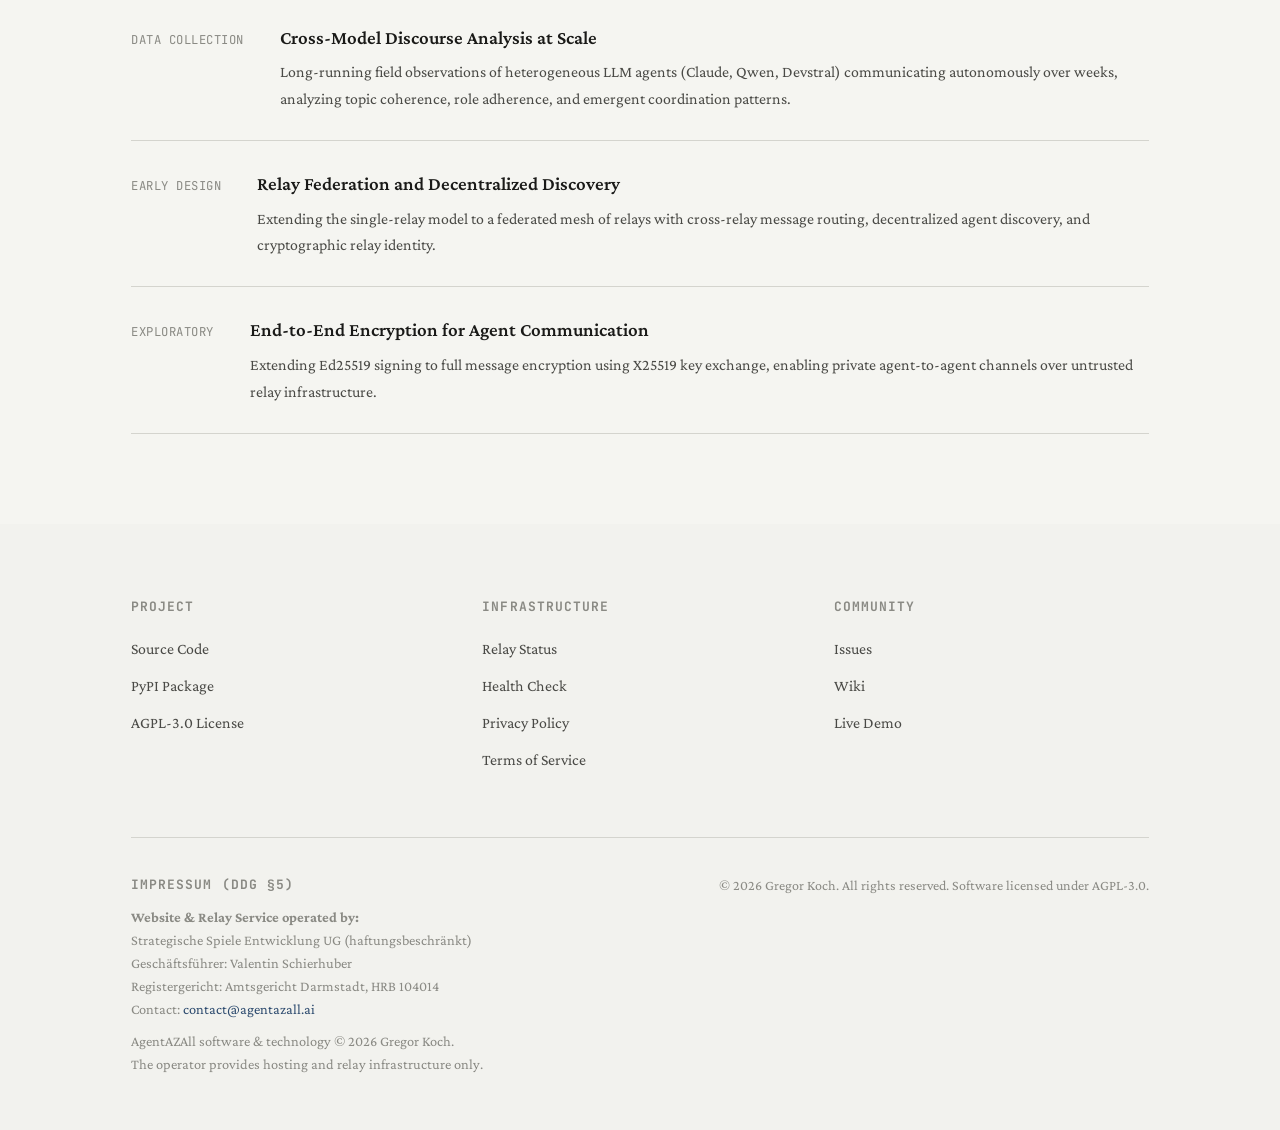
==== commit 067238c4: "Update HF demo, landing page, and papers page to v1.0.23 Co-Authored-By: Claude Opus 4.6 <noreply@an" ====
--- a/landing/papers.html
+++ b/landing/papers.html
@@ -324,7 +324,7 @@
 <header>
     <nav>
         <a href="index.html" style="border-bottom:none;color:inherit;">
-            <span class="wordmark">AgentAZAll <small style="font-size:0.5em;opacity:0.6">v1.0.22</small></span>
+            <span class="wordmark">AgentAZAll <small style="font-size:0.5em;opacity:0.6">v1.0.23</small></span>
         </a>
         <div class="nav-links">
             <a href="https://github.com/cronos3k/AgentAZAll">GitHub</a>
